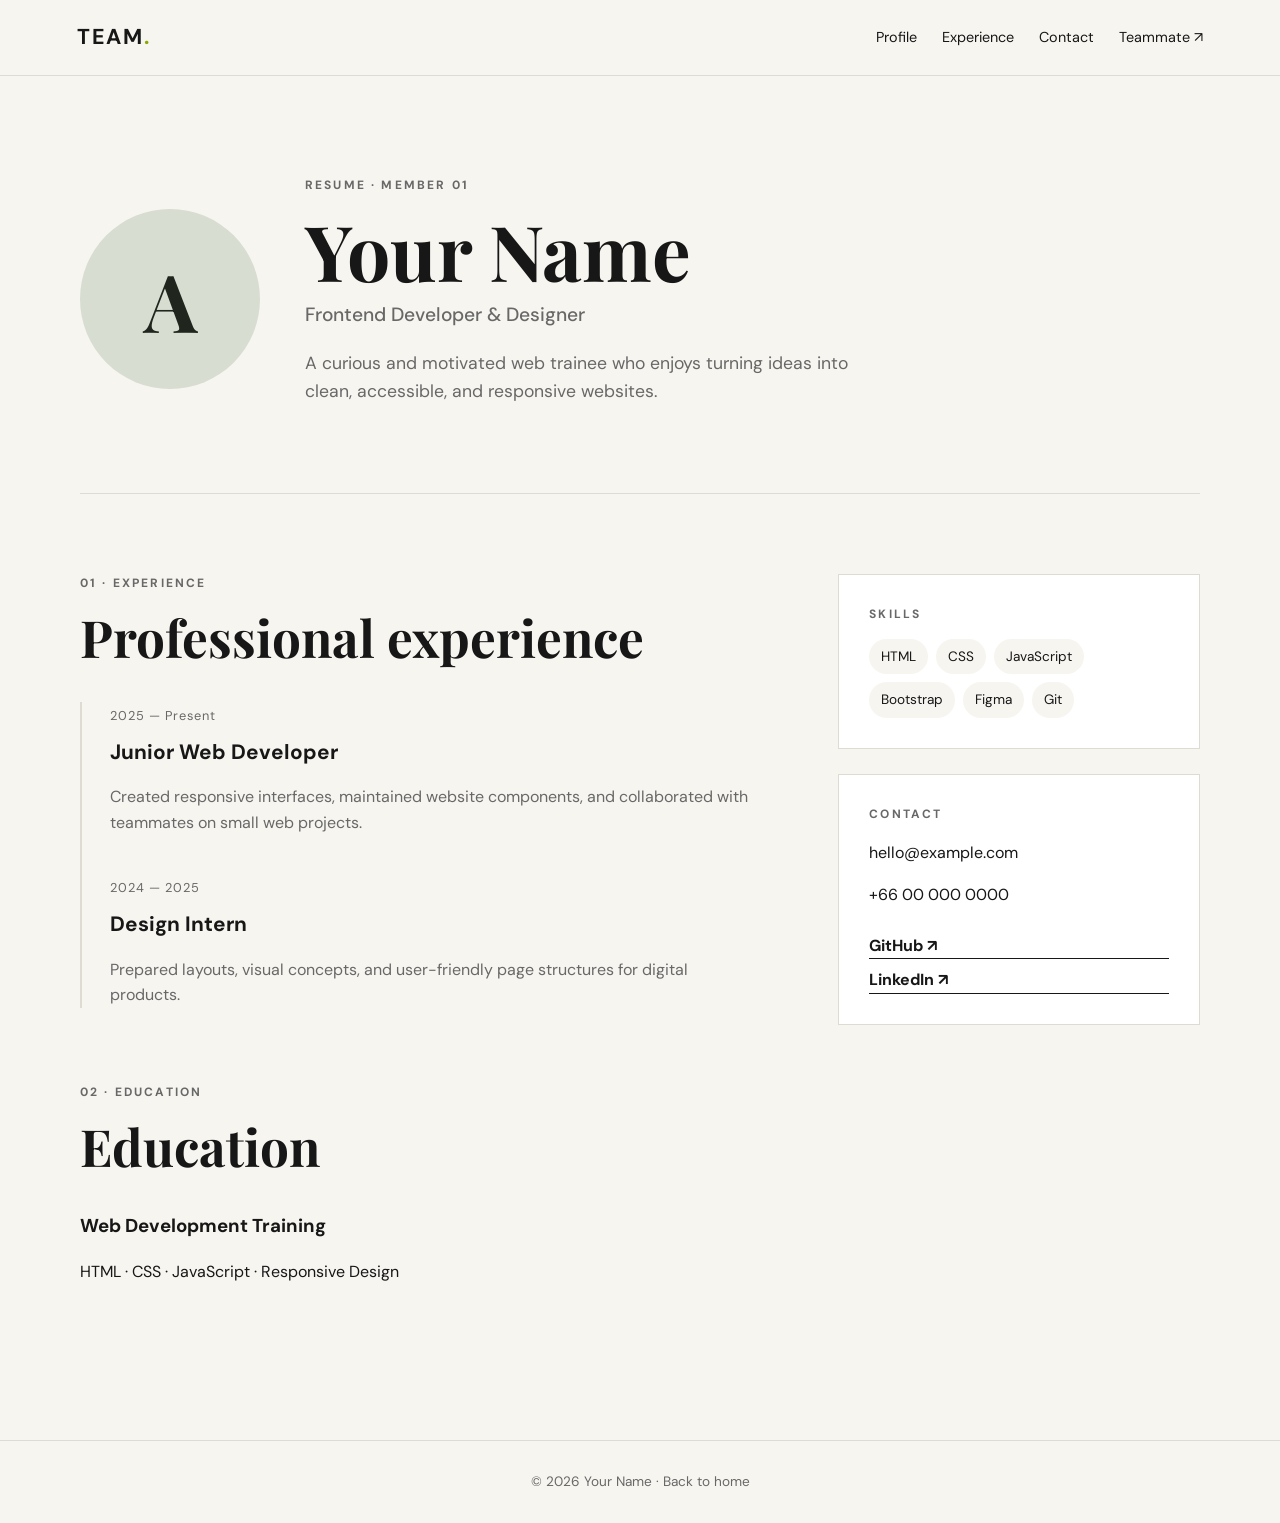
==== resume-one.html @ 1bc4f76a "Add portfolio source files" ====
<!doctype html>
<html lang="en">
<head>
  <meta charset="UTF-8">
  <meta name="viewport" content="width=device-width, initial-scale=1.0">
  <title>Your Name | Resume</title>
  <link rel="stylesheet" href="style.css">
</head>
<body>
  <header class="navbar">
    <a class="brand" href="index.html">TEAM<span>.</span></a>
    <nav>
      <a href="#profile">Profile</a>
      <a href="#experience">Experience</a>
      <a href="#contact">Contact</a>
      <a href="resume-two.html">Teammate ↗</a>
    </nav>
  </header>

  <main>
    <section class="resume-hero" id="profile">
      <div class="avatar huge">A</div>
      <div>
        <p class="eyebrow">RESUME · MEMBER 01</p>
        <h1>Your Name</h1>
        <h2>Frontend Developer & Designer</h2>
        <p class="lead">A curious and motivated web trainee who enjoys turning ideas into clean, accessible, and responsive websites.</p>
      </div>
    </section>

    <section class="resume-grid" id="experience">
      <div>
        <div class="section-block">
          <p class="eyebrow">01 · EXPERIENCE</p>
          <h2>Professional experience</h2>
          <div class="timeline">
            <article><span>2025 — Present</span><h3>Junior Web Developer</h3><p>Created responsive interfaces, maintained website components, and collaborated with teammates on small web projects.</p></article>
            <article><span>2024 — 2025</span><h3>Design Intern</h3><p>Prepared layouts, visual concepts, and user-friendly page structures for digital products.</p></article>
          </div>
        </div>
        <div class="section-block">
          <p class="eyebrow">02 · EDUCATION</p>
          <h2>Education</h2>
          <h3>Web Development Training</h3><p>HTML · CSS · JavaScript · Responsive Design</p>
        </div>
      </div>
      <aside>
        <div class="side-card">
          <p class="eyebrow">SKILLS</p>
          <div class="tags"><span>HTML</span><span>CSS</span><span>JavaScript</span><span>Bootstrap</span><span>Figma</span><span>Git</span></div>
        </div>
        <div class="side-card" id="contact">
          <p class="eyebrow">CONTACT</p>
          <p>hello@example.com</p><p>+66 00 000 0000</p>
          <div class="socials vertical"><a href="https://github.com/" target="_blank" rel="noreferrer">GitHub ↗</a><a href="https://www.linkedin.com/" target="_blank" rel="noreferrer">LinkedIn ↗</a></div>
        </div>
      </aside>
    </section>
  </main>
  <footer>© 2026 Your Name · <a href="index.html">Back to home</a></footer>
</body>
</html>
---- style.css ----
@import url('https://fonts.googleapis.com/css2?family=DM+Sans:wght@400;500;600;700&family=Playfair+Display:wght@600;700&display=swap');
:root{--ink:#171717;--muted:#686868;--paper:#f7f5f0;--line:#dedbd3;--accent:#d8ff52;--dark:#20251d}
*{box-sizing:border-box}html{scroll-behavior:smooth}body{margin:0;background:var(--paper);color:var(--ink);font-family:'DM Sans',sans-serif;line-height:1.6}a{color:inherit;text-decoration:none}.navbar{position:sticky;top:0;z-index:10;display:flex;justify-content:space-between;align-items:center;padding:20px 6%;background:rgba(247,245,240,.94);backdrop-filter:blur(12px);border-bottom:1px solid var(--line)}.brand{font-size:1.35rem;font-weight:700;letter-spacing:.08em}.brand span{color:#8ca900}.navbar nav{display:flex;gap:25px;font-size:.9rem}.navbar nav a:hover,.text-link:hover{opacity:.55}.hero,.resume-hero,.section,.resume-grid{width:min(1120px,88%);margin:auto}.hero{min-height:78vh;display:grid;grid-template-columns:1.2fr .8fr;align-items:center;gap:60px}.eyebrow{font-size:.75rem;letter-spacing:.18em;font-weight:700;color:var(--muted);margin:0 0 15px}.hero h1,.resume-hero h1{font:700 clamp(3rem,7vw,6.5rem)/1.05 'Playfair Display',serif;margin:0 0 25px}.hero h1 span{color:#7e9600}.lead{font-size:1.1rem;color:var(--muted);max-width:580px}.button{display:inline-block;margin-top:25px;padding:14px 22px;background:var(--dark);color:white;border-radius:99px}.hero-card{background:var(--dark);color:white;padding:55px 40px;min-height:360px;display:flex;flex-direction:column;justify-content:space-between;border-radius:4px;transform:rotate(2deg)}.hero-card p{font:600 2rem/1.2 'Playfair Display',serif}.avatar{width:110px;height:110px;border-radius:50%;display:grid;place-items:center;background:#d7ddd1;color:var(--dark);font:700 3rem 'Playfair Display',serif}.avatar.accent{background:var(--accent)}.avatar.large{width:150px;height:150px;background:var(--accent);font-size:4rem}.section{padding:100px 0}.section-heading h2,.section-block h2{font:700 clamp(2rem,4vw,3.5rem)/1.15 'Playfair Display',serif;margin:0 0 35px}.member-grid{display:grid;grid-template-columns:repeat(2,1fr);gap:25px}.member-card{padding:40px;background:white;border:1px solid var(--line)}.member-card h3{font:700 2rem 'Playfair Display',serif;margin:10px 0}.role{color:var(--muted);font-size:.8rem;letter-spacing:.1em;text-transform:uppercase}.text-link{display:inline-block;margin-top:25px;font-weight:700;border-bottom:1px solid var(--ink)}.contact{border-top:1px solid var(--line)}.socials{display:flex;gap:25px;flex-wrap:wrap;margin-top:25px;font-weight:700}.socials a{border-bottom:1px solid var(--ink)}.vertical{flex-direction:column;gap:8px}footer{text-align:center;border-top:1px solid var(--line);padding:30px 6%;color:var(--muted);font-size:.85rem}.resume-hero{display:grid;grid-template-columns:auto 1fr;align-items:center;gap:45px;padding:100px 0 70px;border-bottom:1px solid var(--line)}.resume-hero h1{font-size:clamp(3rem,6vw,5.5rem);margin-bottom:10px}.resume-hero h2{font-size:1.2rem;font-weight:500;color:var(--muted);margin:0}.avatar.huge{width:180px;height:180px;font-size:5rem}.resume-grid{display:grid;grid-template-columns:1.5fr .8fr;gap:80px;padding:80px 0}.section-block{margin-bottom:75px}.timeline{border-left:2px solid var(--line);padding-left:28px}.timeline article{margin-bottom:38px}.timeline span{font-size:.8rem;color:var(--muted);letter-spacing:.08em}.timeline h3{margin:8px 0;font-size:1.3rem}.timeline p{color:var(--muted)}.side-card{background:white;border:1px solid var(--line);padding:30px;margin-bottom:25px}.tags{display:flex;flex-wrap:wrap;gap:8px}.tags span{background:var(--paper);padding:7px 12px;border-radius:99px;font-size:.85rem}
@media(max-width:700px){.navbar{padding:16px 6%;align-items:flex-start}.navbar nav{gap:12px;flex-wrap:wrap;justify-content:flex-end}.hero,.resume-hero,.resume-grid{grid-template-columns:1fr;gap:30px}.hero{padding:70px 0;min-height:auto}.hero-card{min-height:250px;transform:none}.section{padding:65px 0}.member-grid{grid-template-columns:1fr}.resume-hero{padding:65px 0 45px}.resume-grid{padding:50px 0;gap:20px}.avatar.huge{width:125px;height:125px;font-size:3.5rem}.hero h1{font-size:3.5rem}}
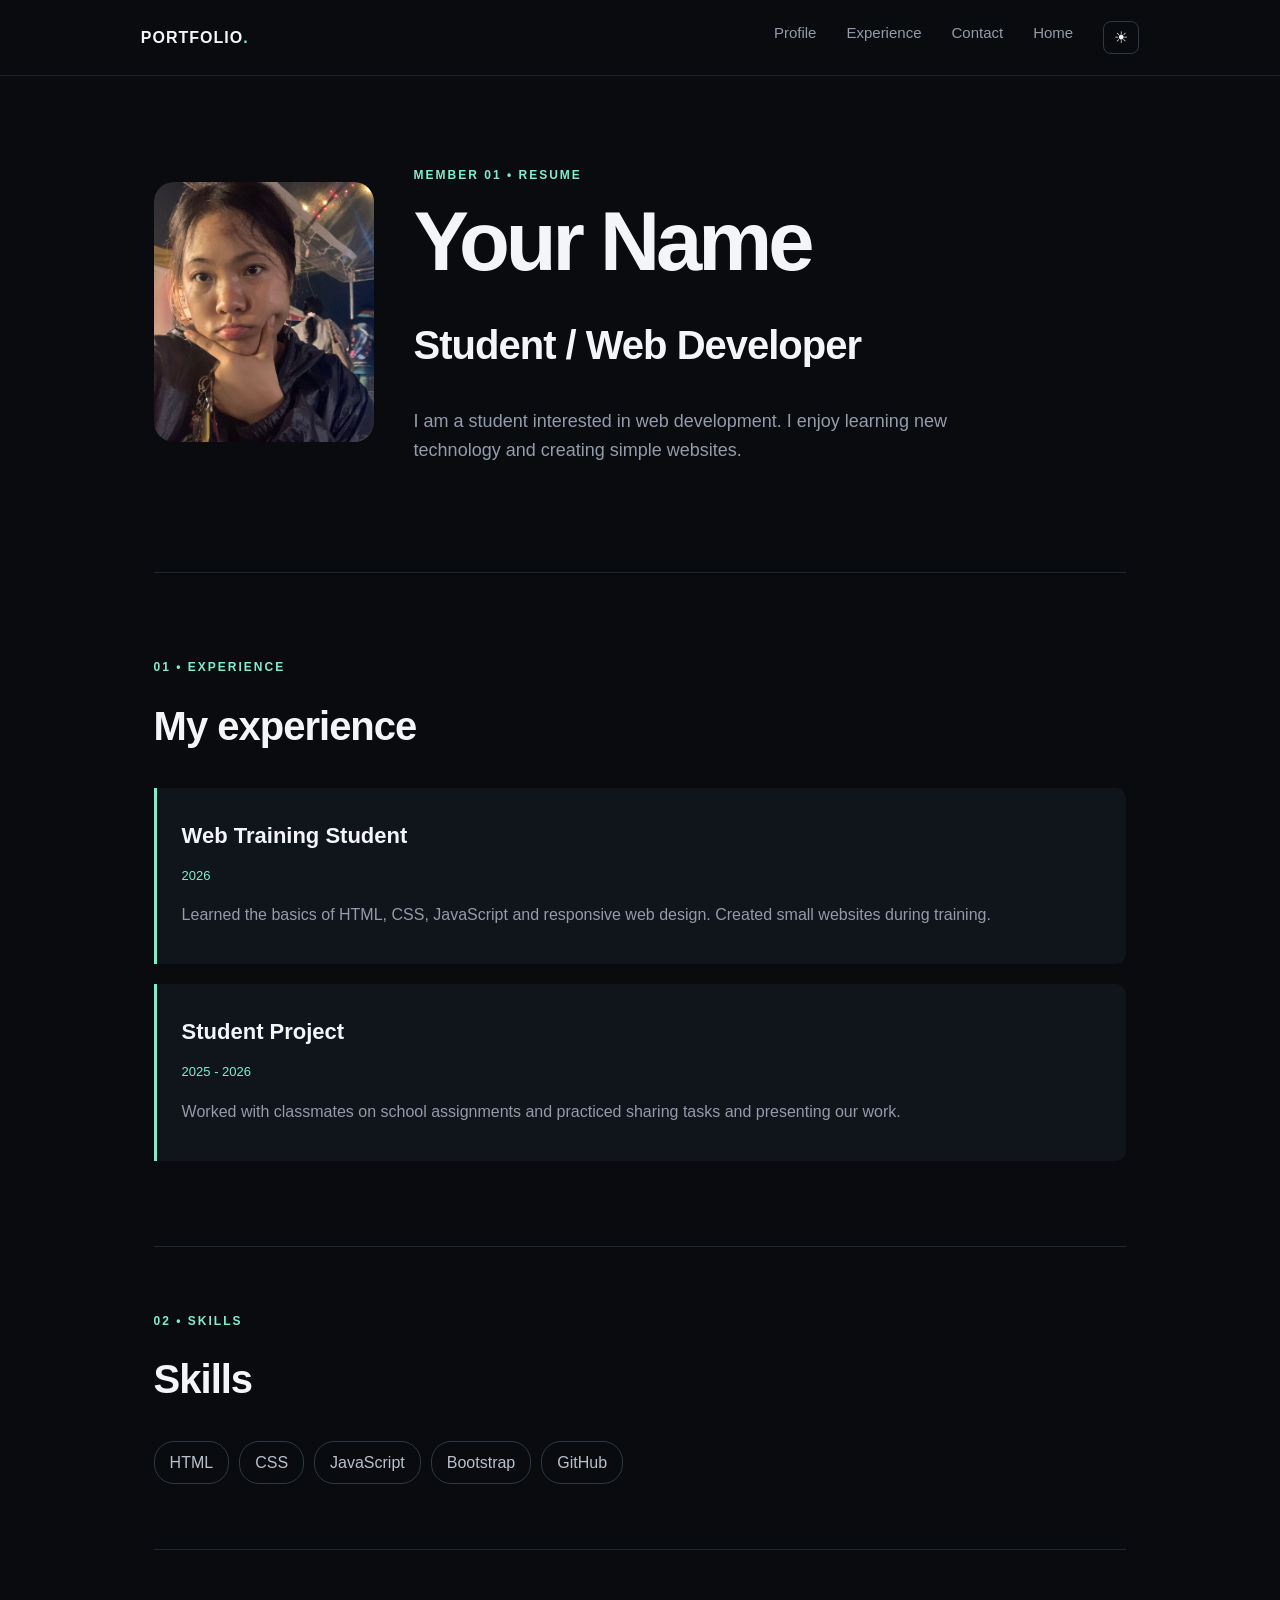
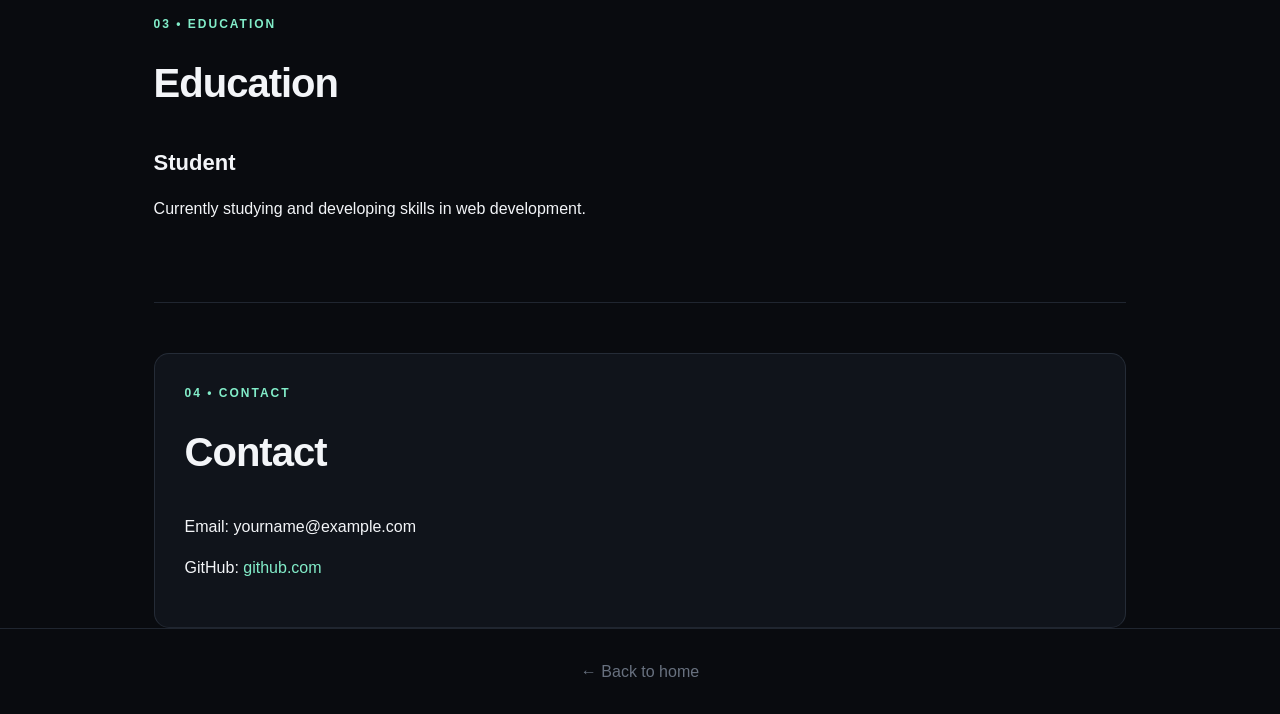
==== commit c8fe114d: "Update file names to match current project" ====
--- a/resume-one.html
+++ b/resume-one.html
@@ -1,62 +1,70 @@
-<!doctype html>
+<!DOCTYPE html>
 <html lang="en">
 <head>
   <meta charset="UTF-8">
   <meta name="viewport" content="width=device-width, initial-scale=1.0">
-  <title>Your Name | Resume</title>
+  <title>Your Name - Resume</title>
   <link rel="stylesheet" href="style.css">
 </head>
 <body>
-  <header class="navbar">
-    <a class="brand" href="index.html">TEAM<span>.</span></a>
-    <nav>
-      <a href="#profile">Profile</a>
-      <a href="#experience">Experience</a>
-      <a href="#contact">Contact</a>
-      <a href="resume-two.html">Teammate ↗</a>
-    </nav>
-  </header>
+<nav>
+  <a class="logo" href="index.html">PORTFOLIO<span>.</span></a>
+  <button class="menu-button" aria-label="Open menu">☰</button>
+  <div class="nav-links">
+    <a href="#profile">Profile</a>
+    <a href="#experience">Experience</a>
+    <a href="#contact">Contact</a>
+    <a href="index.html">Home</a><button class="theme-button" aria-label="Change theme">☀</button>
+  </div>
+</nav>
 
-  <main>
-    <section class="resume-hero" id="profile">
-      <div class="avatar huge">A</div>
-      <div>
-        <p class="eyebrow">RESUME · MEMBER 01</p>
-        <h1>Your Name</h1>
-        <h2>Frontend Developer & Designer</h2>
-        <p class="lead">A curious and motivated web trainee who enjoys turning ideas into clean, accessible, and responsive websites.</p>
-      </div>
-    </section>
+<header class="resume-head" id="profile">
+  <img class="profile-circle" src="IMG_1557.jpg" alt="Your Name">
+  <div>
+    <p class="label">MEMBER 01 • RESUME</p>
+    <h1>Your Name</h1>
+    <h2>Student / Web Developer</h2>
+    <p class="intro">I am a student interested in web development. I enjoy learning new technology and creating simple websites.</p>
+  </div>
+</header>
 
-    <section class="resume-grid" id="experience">
-      <div>
-        <div class="section-block">
-          <p class="eyebrow">01 · EXPERIENCE</p>
-          <h2>Professional experience</h2>
-          <div class="timeline">
-            <article><span>2025 — Present</span><h3>Junior Web Developer</h3><p>Created responsive interfaces, maintained website components, and collaborated with teammates on small web projects.</p></article>
-            <article><span>2024 — 2025</span><h3>Design Intern</h3><p>Prepared layouts, visual concepts, and user-friendly page structures for digital products.</p></article>
-          </div>
-        </div>
-        <div class="section-block">
-          <p class="eyebrow">02 · EDUCATION</p>
-          <h2>Education</h2>
-          <h3>Web Development Training</h3><p>HTML · CSS · JavaScript · Responsive Design</p>
-        </div>
-      </div>
-      <aside>
-        <div class="side-card">
-          <p class="eyebrow">SKILLS</p>
-          <div class="tags"><span>HTML</span><span>CSS</span><span>JavaScript</span><span>Bootstrap</span><span>Figma</span><span>Git</span></div>
-        </div>
-        <div class="side-card" id="contact">
-          <p class="eyebrow">CONTACT</p>
-          <p>hello@example.com</p><p>+66 00 000 0000</p>
-          <div class="socials vertical"><a href="https://github.com/" target="_blank" rel="noreferrer">GitHub ↗</a><a href="https://www.linkedin.com/" target="_blank" rel="noreferrer">LinkedIn ↗</a></div>
-        </div>
-      </aside>
-    </section>
-  </main>
-  <footer>© 2026 Your Name · <a href="index.html">Back to home</a></footer>
+<main class="resume">
+  <section id="experience">
+    <p class="label">01 • EXPERIENCE</p>
+    <h2>My experience</h2>
+    <div class="experience">
+      <h3>Web Training Student</h3>
+      <p class="date">2026</p>
+      <p>Learned the basics of HTML, CSS, JavaScript and responsive web design. Created small websites during training.</p>
+    </div>
+    <div class="experience">
+      <h3>Student Project</h3>
+      <p class="date">2025 - 2026</p>
+      <p>Worked with classmates on school assignments and practiced sharing tasks and presenting our work.</p>
+    </div>
+  </section>
+
+  <section>
+    <p class="label">02 • SKILLS</p>
+    <h2>Skills</h2>
+    <div class="skills"><span>HTML</span><span>CSS</span><span>JavaScript</span><span>Bootstrap</span><span>GitHub</span></div>
+  </section>
+
+  <section>
+    <p class="label">03 • EDUCATION</p>
+    <h2>Education</h2>
+    <h3>Student</h3>
+    <p>Currently studying and developing skills in web development.</p>
+  </section>
+
+  <section class="contact-small" id="contact">
+    <p class="label">04 • CONTACT</p>
+    <h2>Contact</h2>
+    <p>Email: yourname@example.com</p>
+    <p>GitHub: <a href="https://github.com/" target="_blank">github.com</a></p>
+  </section>
+</main>
+<footer><a href="index.html">← Back to home</a></footer>
+  <script src="script.js"></script>
 </body>
 </html>
--- a/style.css
+++ b/style.css
@@ -1,4 +1,171 @@
-@import url('https://fonts.googleapis.com/css2?family=DM+Sans:wght@400;500;600;700&family=Playfair+Display:wght@600;700&display=swap');
-:root{--ink:#171717;--muted:#686868;--paper:#f7f5f0;--line:#dedbd3;--accent:#d8ff52;--dark:#20251d}
-*{box-sizing:border-box}html{scroll-behavior:smooth}body{margin:0;background:var(--paper);color:var(--ink);font-family:'DM Sans',sans-serif;line-height:1.6}a{color:inherit;text-decoration:none}.navbar{position:sticky;top:0;z-index:10;display:flex;justify-content:space-between;align-items:center;padding:20px 6%;background:rgba(247,245,240,.94);backdrop-filter:blur(12px);border-bottom:1px solid var(--line)}.brand{font-size:1.35rem;font-weight:700;letter-spacing:.08em}.brand span{color:#8ca900}.navbar nav{display:flex;gap:25px;font-size:.9rem}.navbar nav a:hover,.text-link:hover{opacity:.55}.hero,.resume-hero,.section,.resume-grid{width:min(1120px,88%);margin:auto}.hero{min-height:78vh;display:grid;grid-template-columns:1.2fr .8fr;align-items:center;gap:60px}.eyebrow{font-size:.75rem;letter-spacing:.18em;font-weight:700;color:var(--muted);margin:0 0 15px}.hero h1,.resume-hero h1{font:700 clamp(3rem,7vw,6.5rem)/1.05 'Playfair Display',serif;margin:0 0 25px}.hero h1 span{color:#7e9600}.lead{font-size:1.1rem;color:var(--muted);max-width:580px}.button{display:inline-block;margin-top:25px;padding:14px 22px;background:var(--dark);color:white;border-radius:99px}.hero-card{background:var(--dark);color:white;padding:55px 40px;min-height:360px;display:flex;flex-direction:column;justify-content:space-between;border-radius:4px;transform:rotate(2deg)}.hero-card p{font:600 2rem/1.2 'Playfair Display',serif}.avatar{width:110px;height:110px;border-radius:50%;display:grid;place-items:center;background:#d7ddd1;color:var(--dark);font:700 3rem 'Playfair Display',serif}.avatar.accent{background:var(--accent)}.avatar.large{width:150px;height:150px;background:var(--accent);font-size:4rem}.section{padding:100px 0}.section-heading h2,.section-block h2{font:700 clamp(2rem,4vw,3.5rem)/1.15 'Playfair Display',serif;margin:0 0 35px}.member-grid{display:grid;grid-template-columns:repeat(2,1fr);gap:25px}.member-card{padding:40px;background:white;border:1px solid var(--line)}.member-card h3{font:700 2rem 'Playfair Display',serif;margin:10px 0}.role{color:var(--muted);font-size:.8rem;letter-spacing:.1em;text-transform:uppercase}.text-link{display:inline-block;margin-top:25px;font-weight:700;border-bottom:1px solid var(--ink)}.contact{border-top:1px solid var(--line)}.socials{display:flex;gap:25px;flex-wrap:wrap;margin-top:25px;font-weight:700}.socials a{border-bottom:1px solid var(--ink)}.vertical{flex-direction:column;gap:8px}footer{text-align:center;border-top:1px solid var(--line);padding:30px 6%;color:var(--muted);font-size:.85rem}.resume-hero{display:grid;grid-template-columns:auto 1fr;align-items:center;gap:45px;padding:100px 0 70px;border-bottom:1px solid var(--line)}.resume-hero h1{font-size:clamp(3rem,6vw,5.5rem);margin-bottom:10px}.resume-hero h2{font-size:1.2rem;font-weight:500;color:var(--muted);margin:0}.avatar.huge{width:180px;height:180px;font-size:5rem}.resume-grid{display:grid;grid-template-columns:1.5fr .8fr;gap:80px;padding:80px 0}.section-block{margin-bottom:75px}.timeline{border-left:2px solid var(--line);padding-left:28px}.timeline article{margin-bottom:38px}.timeline span{font-size:.8rem;color:var(--muted);letter-spacing:.08em}.timeline h3{margin:8px 0;font-size:1.3rem}.timeline p{color:var(--muted)}.side-card{background:white;border:1px solid var(--line);padding:30px;margin-bottom:25px}.tags{display:flex;flex-wrap:wrap;gap:8px}.tags span{background:var(--paper);padding:7px 12px;border-radius:99px;font-size:.85rem}
-@media(max-width:700px){.navbar{padding:16px 6%;align-items:flex-start}.navbar nav{gap:12px;flex-wrap:wrap;justify-content:flex-end}.hero,.resume-hero,.resume-grid{grid-template-columns:1fr;gap:30px}.hero{padding:70px 0;min-height:auto}.hero-card{min-height:250px;transform:none}.section{padding:65px 0}.member-grid{grid-template-columns:1fr}.resume-hero{padding:65px 0 45px}.resume-grid{padding:50px 0;gap:20px}.avatar.huge{width:125px;height:125px;font-size:3.5rem}.hero h1{font-size:3.5rem}}
+*{box-sizing:border-box}
+html{
+  scroll-behavior:smooth
+}
+body{
+  margin:0;
+  background:#090b0f;
+  color:#f3f5f8;
+  font-family:Arial,sans-serif;
+  line-height:1.6
+}
+a{
+  color:inherit;
+  text-decoration:none
+}
+nav{
+  position:sticky;
+  top:0;z-index:20;
+  height:76px;
+  padding:0 11%;
+  display:flex;
+  align-items:center;
+  justify-content:space-between;
+  background:#090b0f;
+  border-bottom:1px solid #1d222b
+}
+.logo{font-weight:bold;letter-spacing:1px}.logo span{color:#82edc9}
+nav div{display:flex;gap:30px;color:#929baa;font-size:15px}
+nav div a:hover{color:#82edc9}
+.hero{min-height:calc(100vh - 76px);width:76%;max-width:1200px;margin:auto;display:grid;grid-template-columns:1.2fr .8fr;gap:70px;align-items:center}
+.label{font-size:12px;letter-spacing:2px;color:#82edc9;font-weight:bold;margin:0 0 16px}
+h1{font-size:clamp(50px,6.5vw,88px);line-height:.98;letter-spacing:-4px;margin:0 0 30px;font-weight:700}
+h1 span{color:#82edc9}
+h2{font-size:40px;letter-spacing:-1px;margin:8px 0 30px}
+h3{font-size:22px;margin:10px 0}
+.intro{font-size:18px;color:#939cab;max-width:620px}
+.button{display:inline-block;background:#82edc9;color:#08100e;font-weight:bold;padding:14px 23px;border-radius:30px;margin:25px 10px 0 0}
+.button.outline{background:transparent;color:#f3f5f8;border:1px solid #2b3340}
+.hero-art{height:470px;border:1px solid #293241;border-radius:42px;position:relative;overflow:hidden;background:radial-gradient(circle,#16212b 0,#0e121a 48%,#0b0e14 75%)}
+.circle{position:absolute;border:1px solid #335c57;border-radius:50%;left:50%;top:50%;transform:translate(-50%,-50%)}
+.c1{width:650px;height:650px}.c2{width:450px;height:450px}.c3{width:190px;height:190px;background:#263642;display:flex;align-items:center;justify-content:center;font-size:54px;font-weight:bold}
+.hero-art p{position:absolute;bottom:125px;width:100%;text-align:center;color:#9ba5b4;font-size:13px;letter-spacing:2px}
+section{width:76%;max-width:1200px;margin:auto;padding:100px 0}
+.team-grid{display:grid;grid-template-columns:1fr 1fr;gap:25px}
+.team-card{background:#10141b;border:1px solid #252c37;padding:35px;border-radius:15px}
+.team-card p:not(.label){color:#929baa}
+.team-card a{color:#82edc9;font-weight:bold;display:inline-block;margin-top:15px}
+.initial,.profile-circle{width:90px;height:90px;border-radius:50%;background:#263642;display:flex;align-items:center;justify-content:center;font-size:32px;font-weight:bold;margin-bottom:25px}
+.initial.green,.profile-circle.green{background:#183b36;color:#82edc9}
+.contact{border-top:1px solid #202630}
+.social{display:flex;gap:25px;color:#82edc9;font-weight:bold}
+footer{text-align:center;border-top:1px solid #202630;padding:30px;color:#68717f}
+.resume-head{width:76%;max-width:1200px;margin:auto;padding:90px 0;display:flex;gap:40px;align-items:center;border-bottom:1px solid #202630}
+.profile-circle {
+  width: 220px;
+  height: 260px;
+  object-fit: cover;
+  border-radius: 20px;
+  flex-shrink: 0;
+}
+.initial {
+  width: 160px;
+  height: 190px;
+  object-fit: cover;
+  border-radius: 18px;
+}
+.resume{padding-top:20px}
+.resume section{padding:65px 0;border-bottom:1px solid #202630}
+.experience{border-left:3px solid #82edc9;background:#10141b;padding:20px 25px;margin:20px 0;border-radius:0 10px 10px 0}
+.experience p{color:#929baa}
+.date{color:#82edc9!important;font-size:13px!important}
+.skills{display:flex;flex-wrap:wrap;gap:10px}
+.skills span{border:1px solid #303844;border-radius:20px;padding:8px 15px;color:#b8c0cb}
+.contact-small{background:#10141b;padding:30px!important;border:1px solid #252c37;border-radius:15px;margin-top:50px}
+.contact-small a{color:#82edc9}
+@media(max-width:800px){
+nav{padding:0 6%}nav div{gap:12px;font-size:13px}
+.hero{width:88%;grid-template-columns:1fr;padding:70px 0}
+.hero-art{height:330px}
+section,.resume-head{width:88%}
+.team-grid{grid-template-columns:1fr}
+.resume-head{padding:65px 0;align-items:flex-start;flex-direction:column}
+h1{font-size:48px;letter-spacing:-2px}
+h2{font-size:32px}
+}
+
+
+/* Small JavaScript features */
+.menu-button,
+.theme-button {
+  display: none;
+  border: 1px solid #303844;
+  background: transparent;
+  color: #f3f5f8;
+  border-radius: 8px;
+  padding: 6px 10px;
+  cursor: pointer;
+  font-size: 16px;
+}
+
+.theme-button {
+  display: inline-block;
+}
+
+body.light {
+  background: #f4f5f1;
+  color: #17201d;
+}
+
+body.light nav {
+  background: #f4f5f1;
+  border-color: #d7ddd8;
+}
+
+body.light .team-card,
+body.light .experience,
+body.light .contact-small {
+  background: white;
+  border-color: #d7ddd8;
+}
+
+body.light nav div {
+  color: #58625f;
+}
+
+body.light .intro,
+body.light .experience p {
+  color: #59635f;
+}
+
+body.light footer {
+  border-color: #d7ddd8;
+}
+
+@media(max-width:800px) {
+  .menu-button {
+    display: block;
+    margin-left: auto;
+    margin-right: 10px;
+  }
+
+  nav {
+    position: sticky;
+  }
+
+  nav .nav-links {
+    display: none;
+    position: absolute;
+    top: 76px;
+    left: 0;
+    width: 100%;
+    padding: 20px 6%;
+    background: #090b0f;
+    border-bottom: 1px solid #202630;
+    flex-direction: column;
+    gap: 15px;
+  }
+
+  nav .nav-links.show {
+    display: flex;
+  }
+
+  .theme-button {
+    align-self: flex-start;
+  }
+
+  body.light nav .nav-links {
+    background: #f4f5f1;
+    border-color: #d7ddd8;
+  }
+}
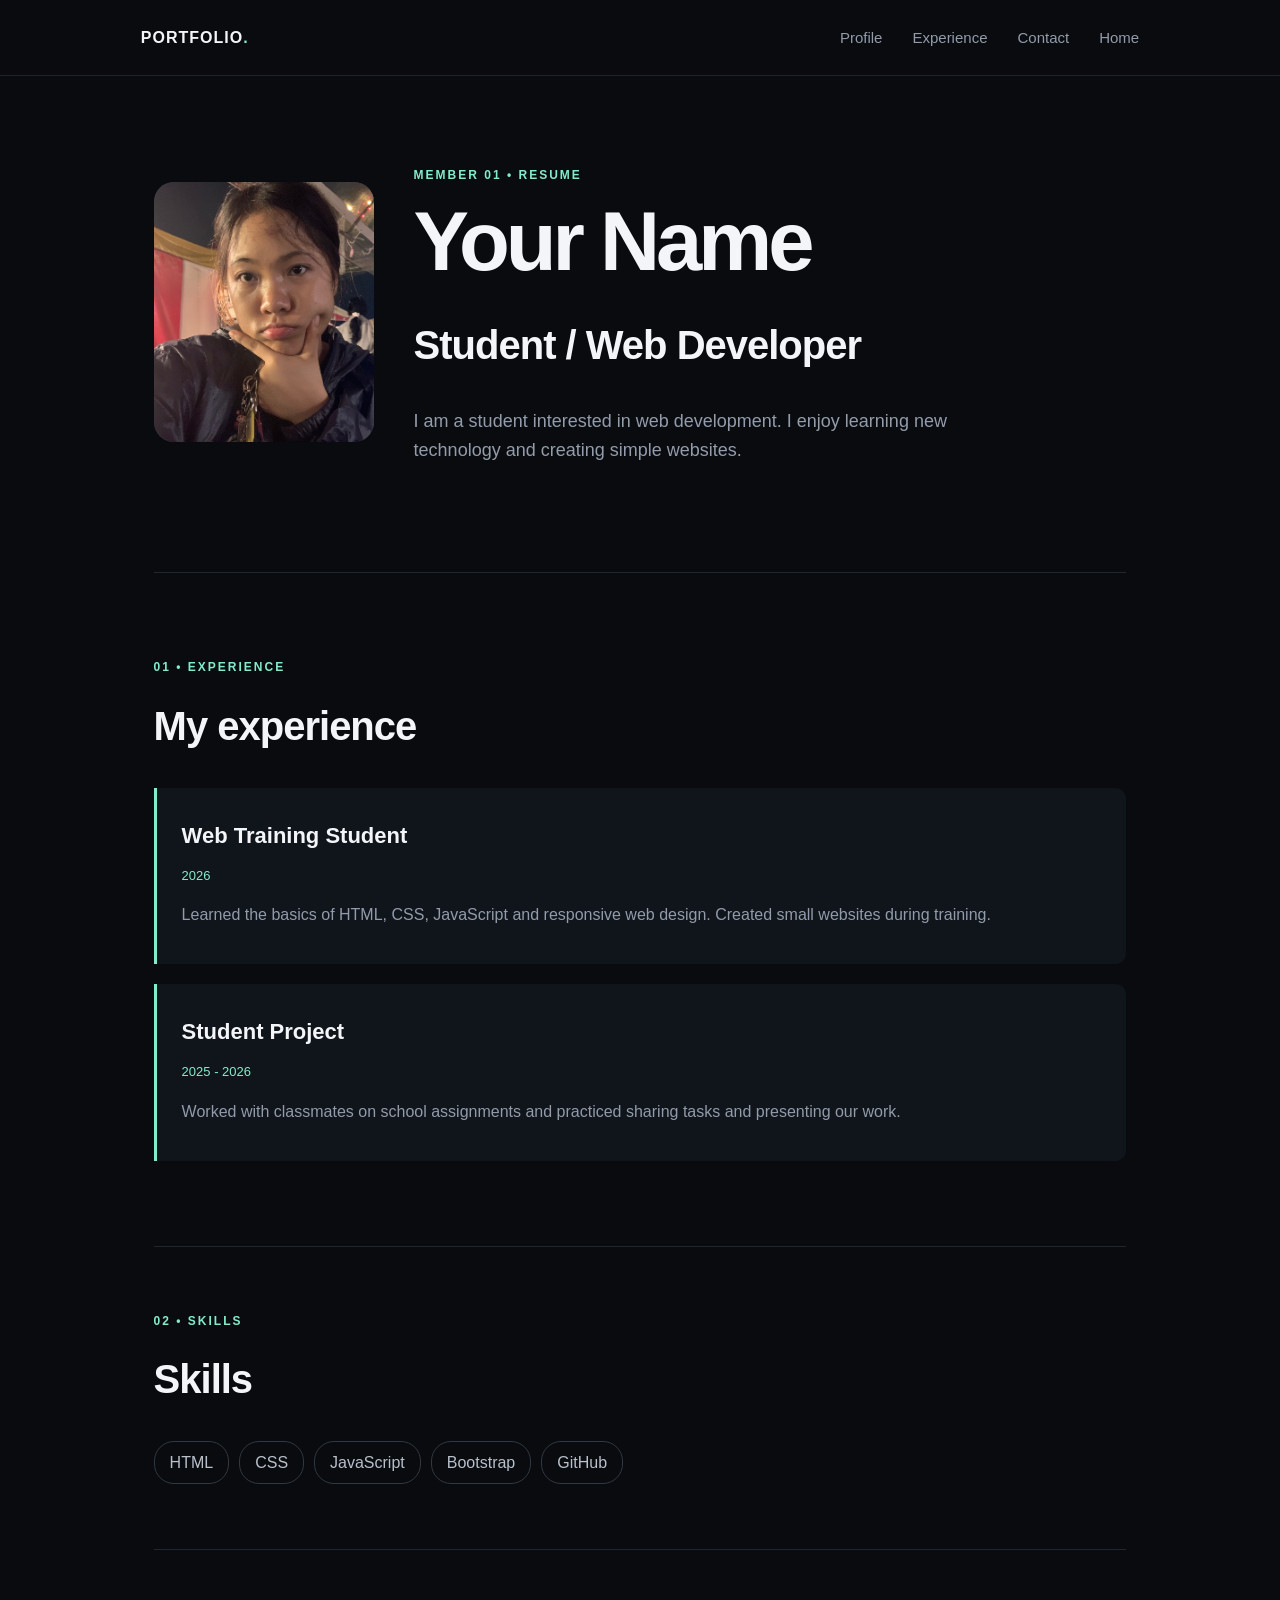
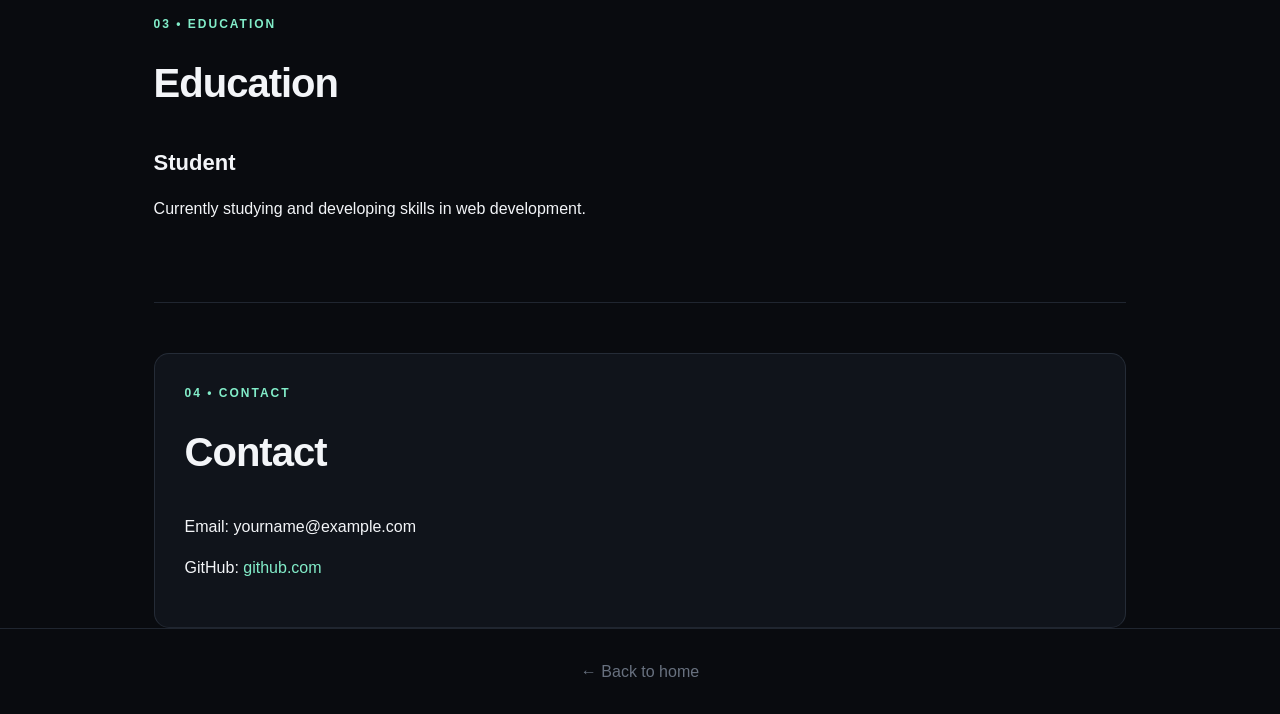
==== commit f7e3ab32: "Change team member photo shape to rectangle" ====
--- a/resume-one.html
+++ b/resume-one.html
@@ -14,7 +14,7 @@
     <a href="#profile">Profile</a>
     <a href="#experience">Experience</a>
     <a href="#contact">Contact</a>
-    <a href="index.html">Home</a><button class="theme-button" aria-label="Change theme">☀</button>
+    <a href="index.html">Home</a>
   </div>
 </nav>
 
--- a/style.css
+++ b/style.css
@@ -57,12 +57,14 @@
   object-fit: cover;
   border-radius: 20px;
   flex-shrink: 0;
+  object-position: 15% center;
 }
 .initial {
   width: 160px;
   height: 190px;
   object-fit: cover;
   border-radius: 18px;
+  object-position: 15% center;
 }
 .resume{padding-top:20px}
 .resume section{padding:65px 0;border-bottom:1px solid #202630}
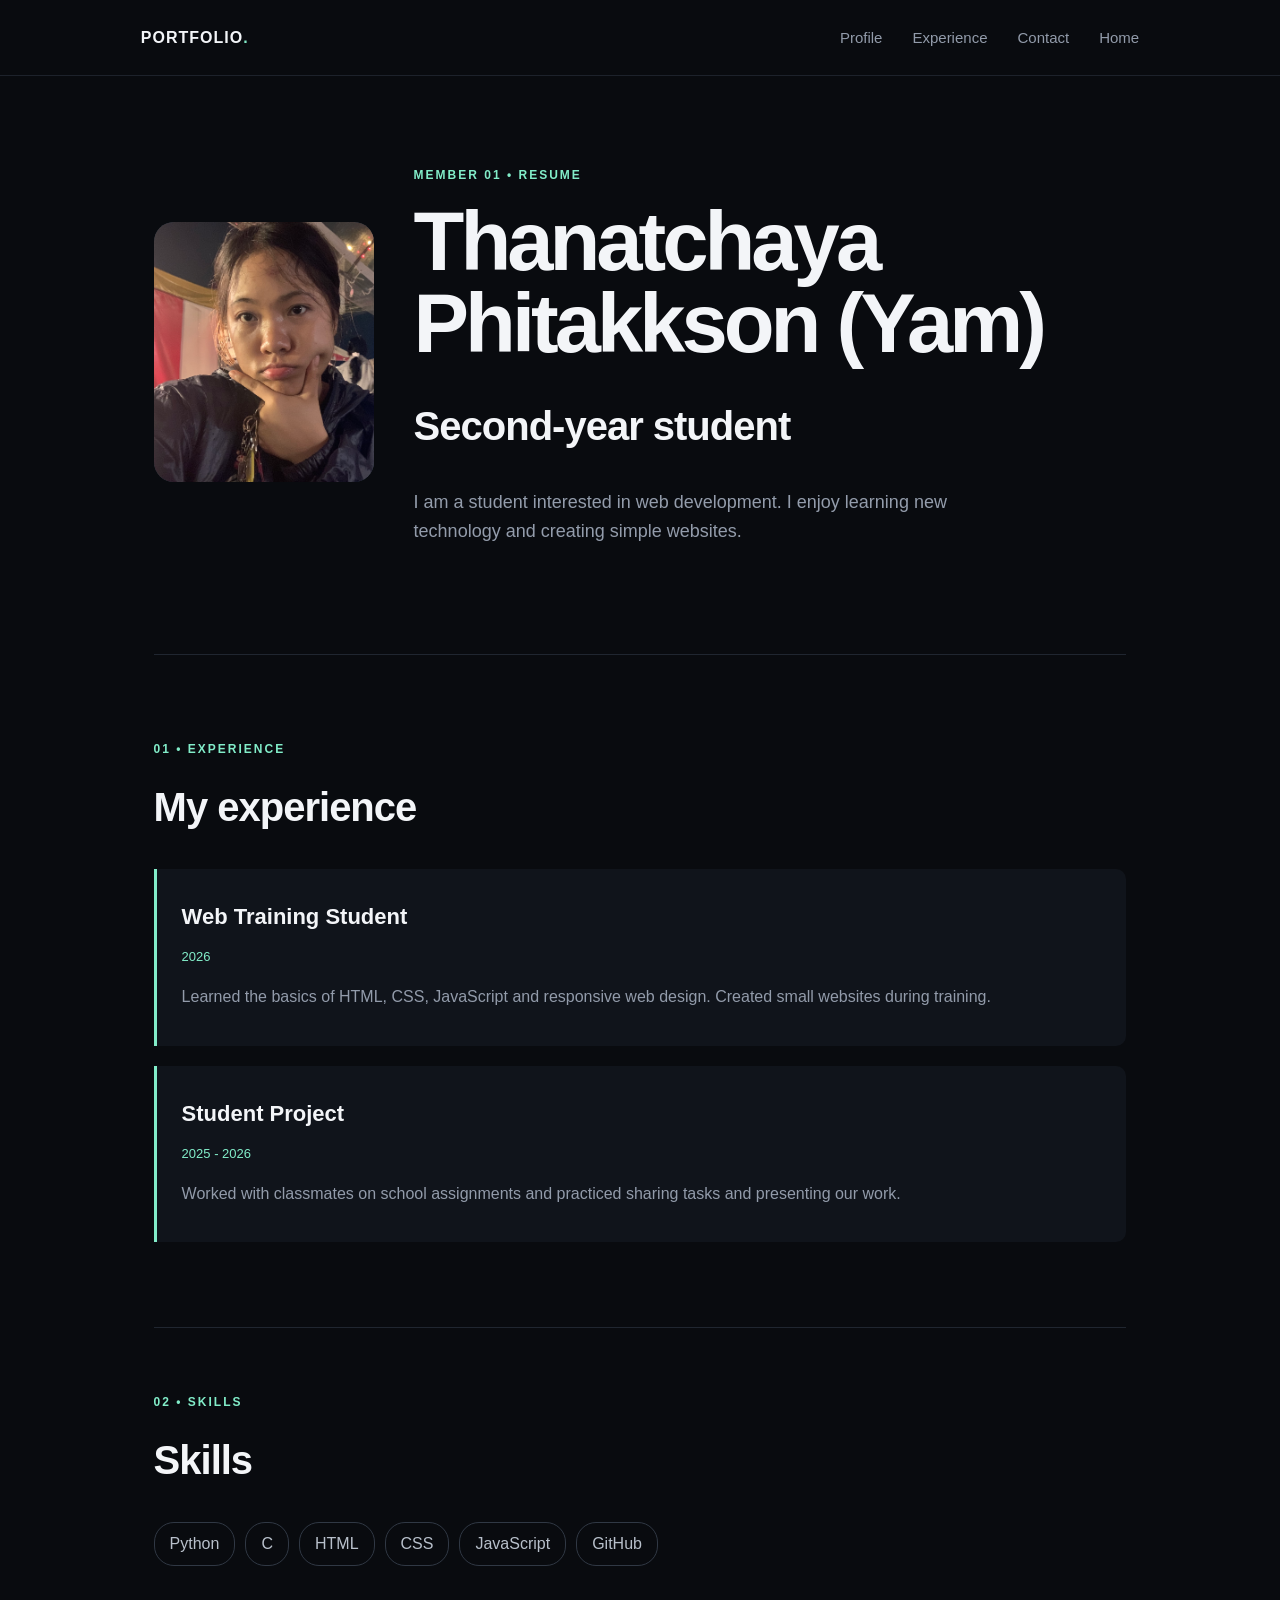
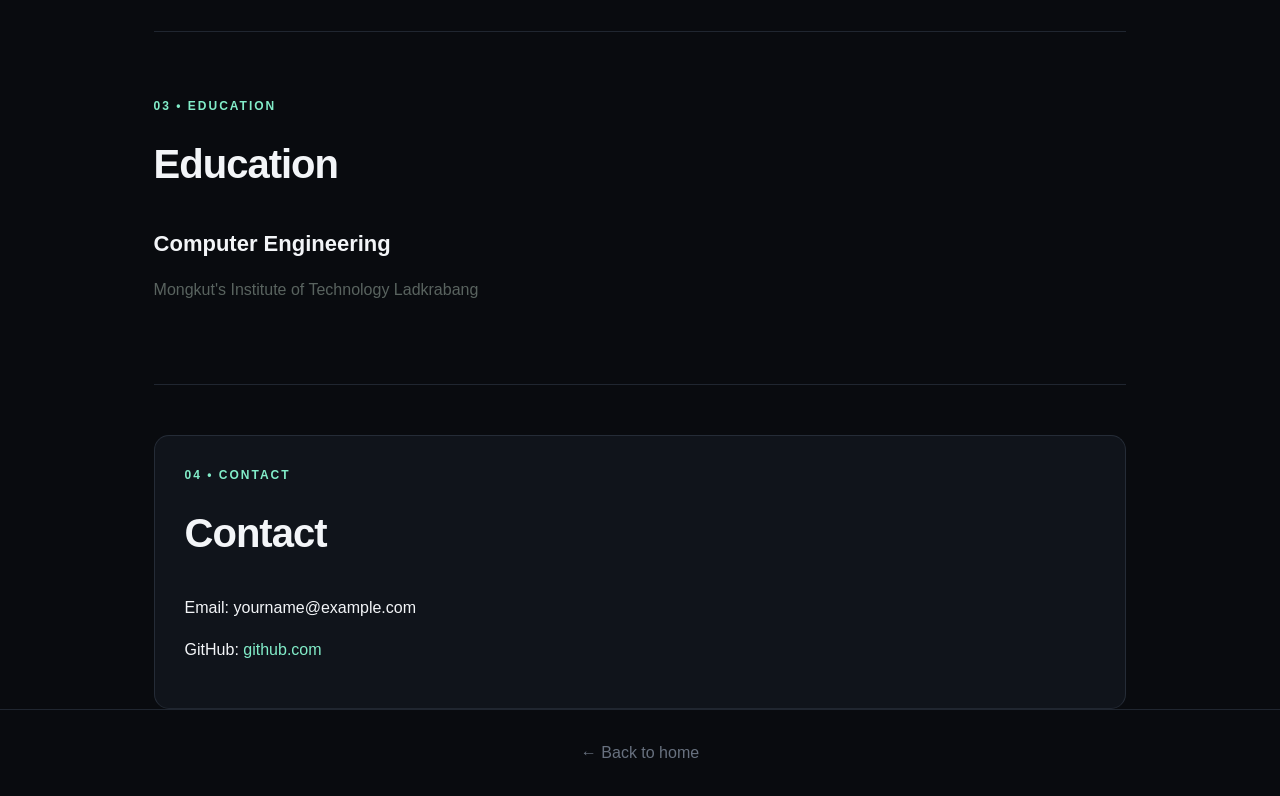
==== commit 3f89d8e1: "Change team member photo shape to rectangle" ====
--- a/resume-one.html
+++ b/resume-one.html
@@ -22,8 +22,8 @@
   <img class="profile-circle" src="IMG_1557.jpg" alt="Your Name">
   <div>
     <p class="label">MEMBER 01 • RESUME</p>
-    <h1>Your Name</h1>
-    <h2>Student / Web Developer</h2>
+    <h1>Thanatchaya Phitakkson (Yam)</h1>
+    <h2>Second-year student</h2>
     <p class="intro">I am a student interested in web development. I enjoy learning new technology and creating simple websites.</p>
   </div>
 </header>
@@ -47,14 +47,14 @@
   <section>
     <p class="label">02 • SKILLS</p>
     <h2>Skills</h2>
-    <div class="skills"><span>HTML</span><span>CSS</span><span>JavaScript</span><span>Bootstrap</span><span>GitHub</span></div>
+    <div class="skills"><span>Python</span><span>C</span><span>HTML</span><span>CSS</span><span>JavaScript</span><span>GitHub</span></div>
   </section>
 
   <section>
     <p class="label">03 • EDUCATION</p>
     <h2>Education</h2>
-    <h3>Student</h3>
-    <p>Currently studying and developing skills in web development.</p>
+    <h3>Computer Engineering</h3>
+    <p class="education-p" >Mongkut's Institute of Technology Ladkrabang</p>
   </section>
 
   <section class="contact-small" id="contact">
--- a/style.css
+++ b/style.css
@@ -36,7 +36,22 @@
 .intro{font-size:18px;color:#939cab;max-width:620px}
 .button{display:inline-block;background:#82edc9;color:#08100e;font-weight:bold;padding:14px 23px;border-radius:30px;margin:25px 10px 0 0}
 .button.outline{background:transparent;color:#f3f5f8;border:1px solid #2b3340}
-.hero-art{height:470px;border:1px solid #293241;border-radius:42px;position:relative;overflow:hidden;background:radial-gradient(circle,#16212b 0,#0e121a 48%,#0b0e14 75%)}
+.hero-art {
+  display: flex;
+  justify-content: center;
+  align-items: center;
+}
+
+.hero-art img {
+  width: 100%;
+  height: 100%;
+  object-fit: cover;
+  border-radius: 30px;
+  box-shadow: 0 20px 50px rgba(0, 0, 0, 0.25);
+  object-position: 30% center;
+}
+.hero-art{height:470px;border:3px solid #293241;border-radius:42px;position:relative;overflow:hidden;background:radial-gradient(circle,#16212b 0,#0e121a 48%,#0b0e14 75%)}
+
 .circle{position:absolute;border:1px solid #335c57;border-radius:50%;left:50%;top:50%;transform:translate(-50%,-50%)}
 .c1{width:650px;height:650px}.c2{width:450px;height:450px}.c3{width:190px;height:190px;background:#263642;display:flex;align-items:center;justify-content:center;font-size:54px;font-weight:bold}
 .hero-art p{position:absolute;bottom:125px;width:100%;text-align:center;color:#9ba5b4;font-size:13px;letter-spacing:2px}
@@ -133,6 +148,9 @@
 body.light footer {
   border-color: #d7ddd8;
 }
+.resume section .education-p{
+  color: #59635f;
+}
 
 @media(max-width:800px) {
   .menu-button {
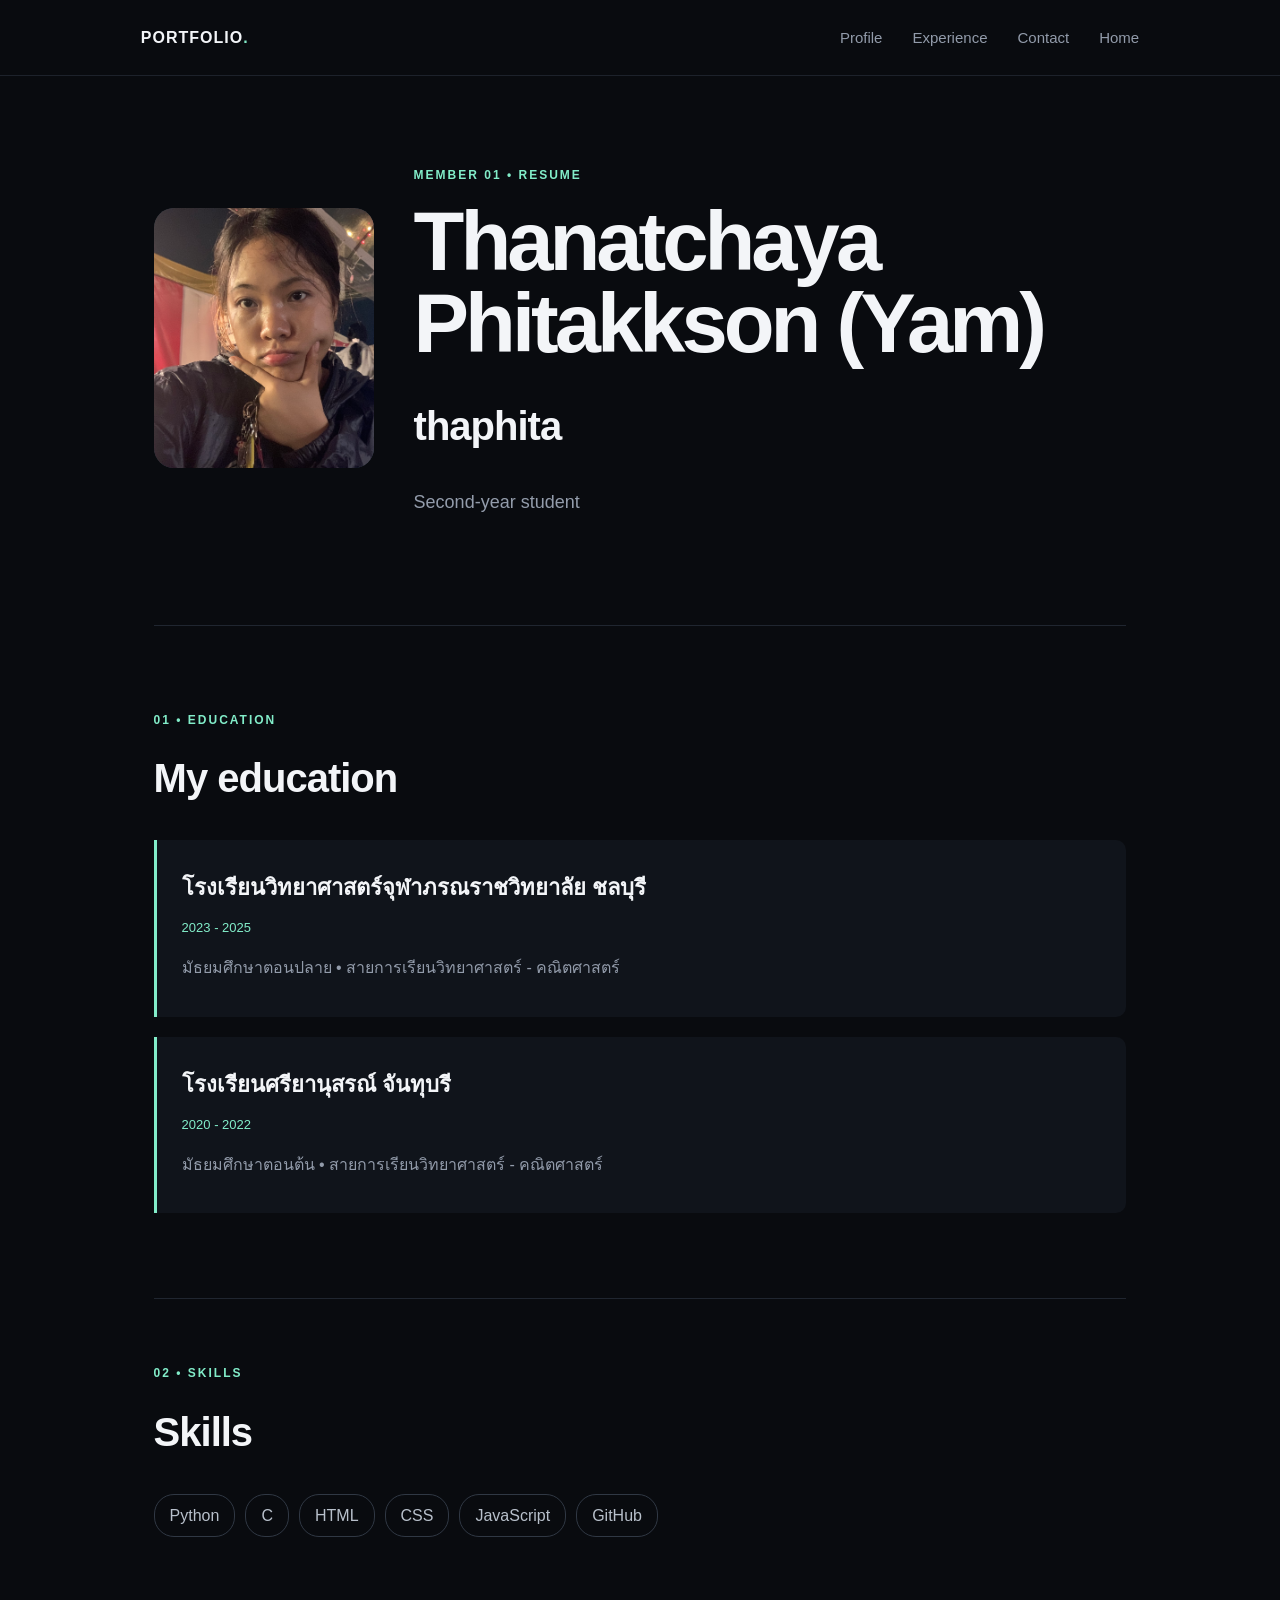
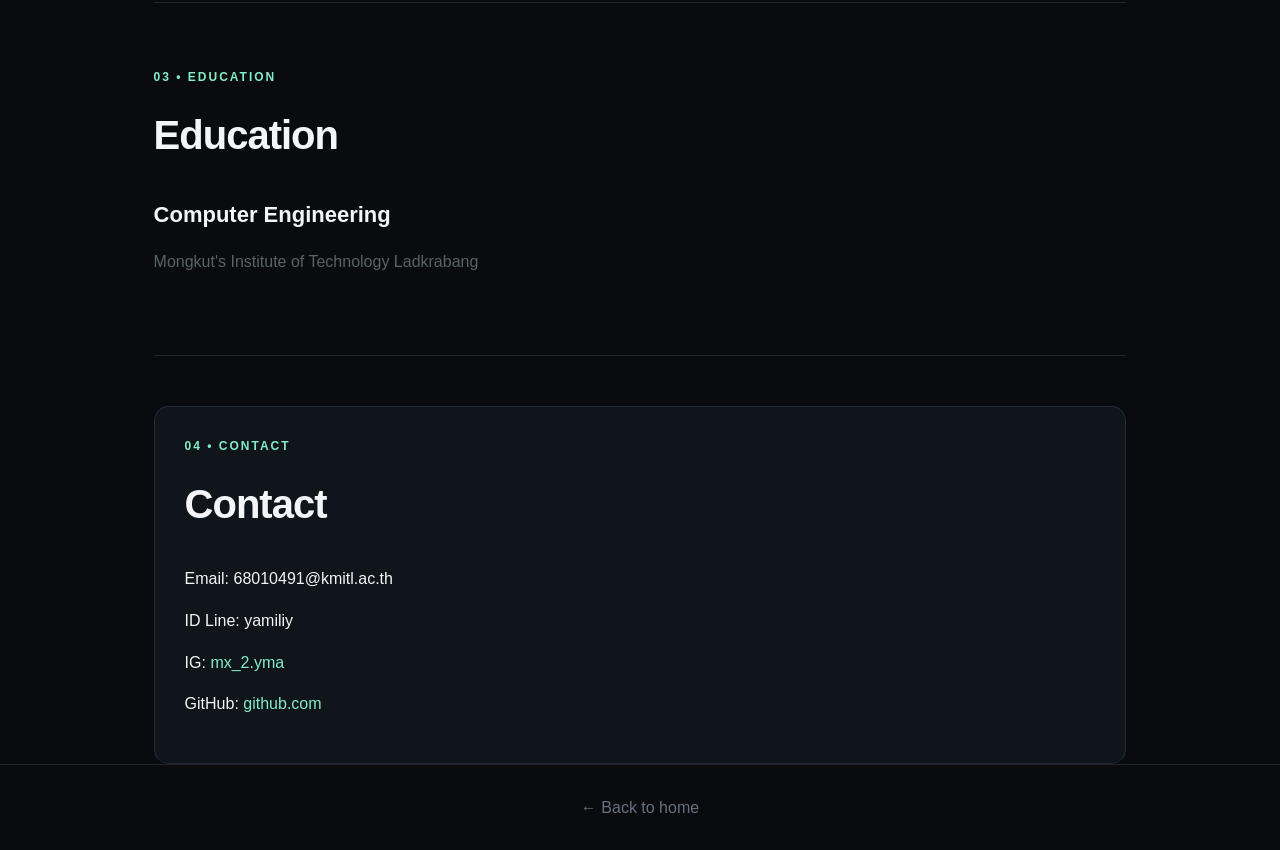
==== commit 122a78d3: "Change team member photo shape to rectangle" ====
--- a/resume-one.html
+++ b/resume-one.html
@@ -23,24 +23,26 @@
   <div>
     <p class="label">MEMBER 01 • RESUME</p>
     <h1>Thanatchaya Phitakkson (Yam)</h1>
-    <h2>Second-year student</h2>
-    <p class="intro">I am a student interested in web development. I enjoy learning new technology and creating simple websites.</p>
+    <h2>thaphita</h2>
+    <p class="intro">Second-year student</p>
   </div>
 </header>
 
 <main class="resume">
-  <section id="experience">
-    <p class="label">01 • EXPERIENCE</p>
-    <h2>My experience</h2>
+  <section id="education">
+    <p class="label">01 • EDUCATION</p>
+    <h2>My education</h2>
+  
     <div class="experience">
-      <h3>Web Training Student</h3>
-      <p class="date">2026</p>
-      <p>Learned the basics of HTML, CSS, JavaScript and responsive web design. Created small websites during training.</p>
+      <h3>โรงเรียนวิทยาศาสตร์จุฬาภรณราชวิทยาลัย ชลบุรี</h3>
+      <p class="date">2023 - 2025</p>
+      <p>มัธยมศึกษาตอนปลาย • สายการเรียนวิทยาศาสตร์ - คณิตศาสตร์</p>
     </div>
+  
     <div class="experience">
-      <h3>Student Project</h3>
-      <p class="date">2025 - 2026</p>
-      <p>Worked with classmates on school assignments and practiced sharing tasks and presenting our work.</p>
+      <h3>โรงเรียนศรียานุสรณ์ จันทุบรี</h3>
+      <p class="date">2020 - 2022</p>
+      <p>มัธยมศึกษาตอนต้น  • สายการเรียนวิทยาศาสตร์ - คณิตศาสตร์</p>
     </div>
   </section>
 
@@ -60,8 +62,10 @@
   <section class="contact-small" id="contact">
     <p class="label">04 • CONTACT</p>
     <h2>Contact</h2>
-    <p>Email: yourname@example.com</p>
-    <p>GitHub: <a href="https://github.com/" target="_blank">github.com</a></p>
+    <p>Email: 68010491@kmitl.ac.th</p>
+    <p>ID Line: yamiliy</p>
+    <p>IG: <a href="https://www.instagram.com/mx_2.yma/" target="_blank">mx_2.yma</a></p>
+    <p>GitHub: <a href="https://github.com/yyaaone/FWC-thaphita" target="_blank">github.com</a></p>
   </section>
 </main>
 <footer><a href="index.html">← Back to home</a></footer>
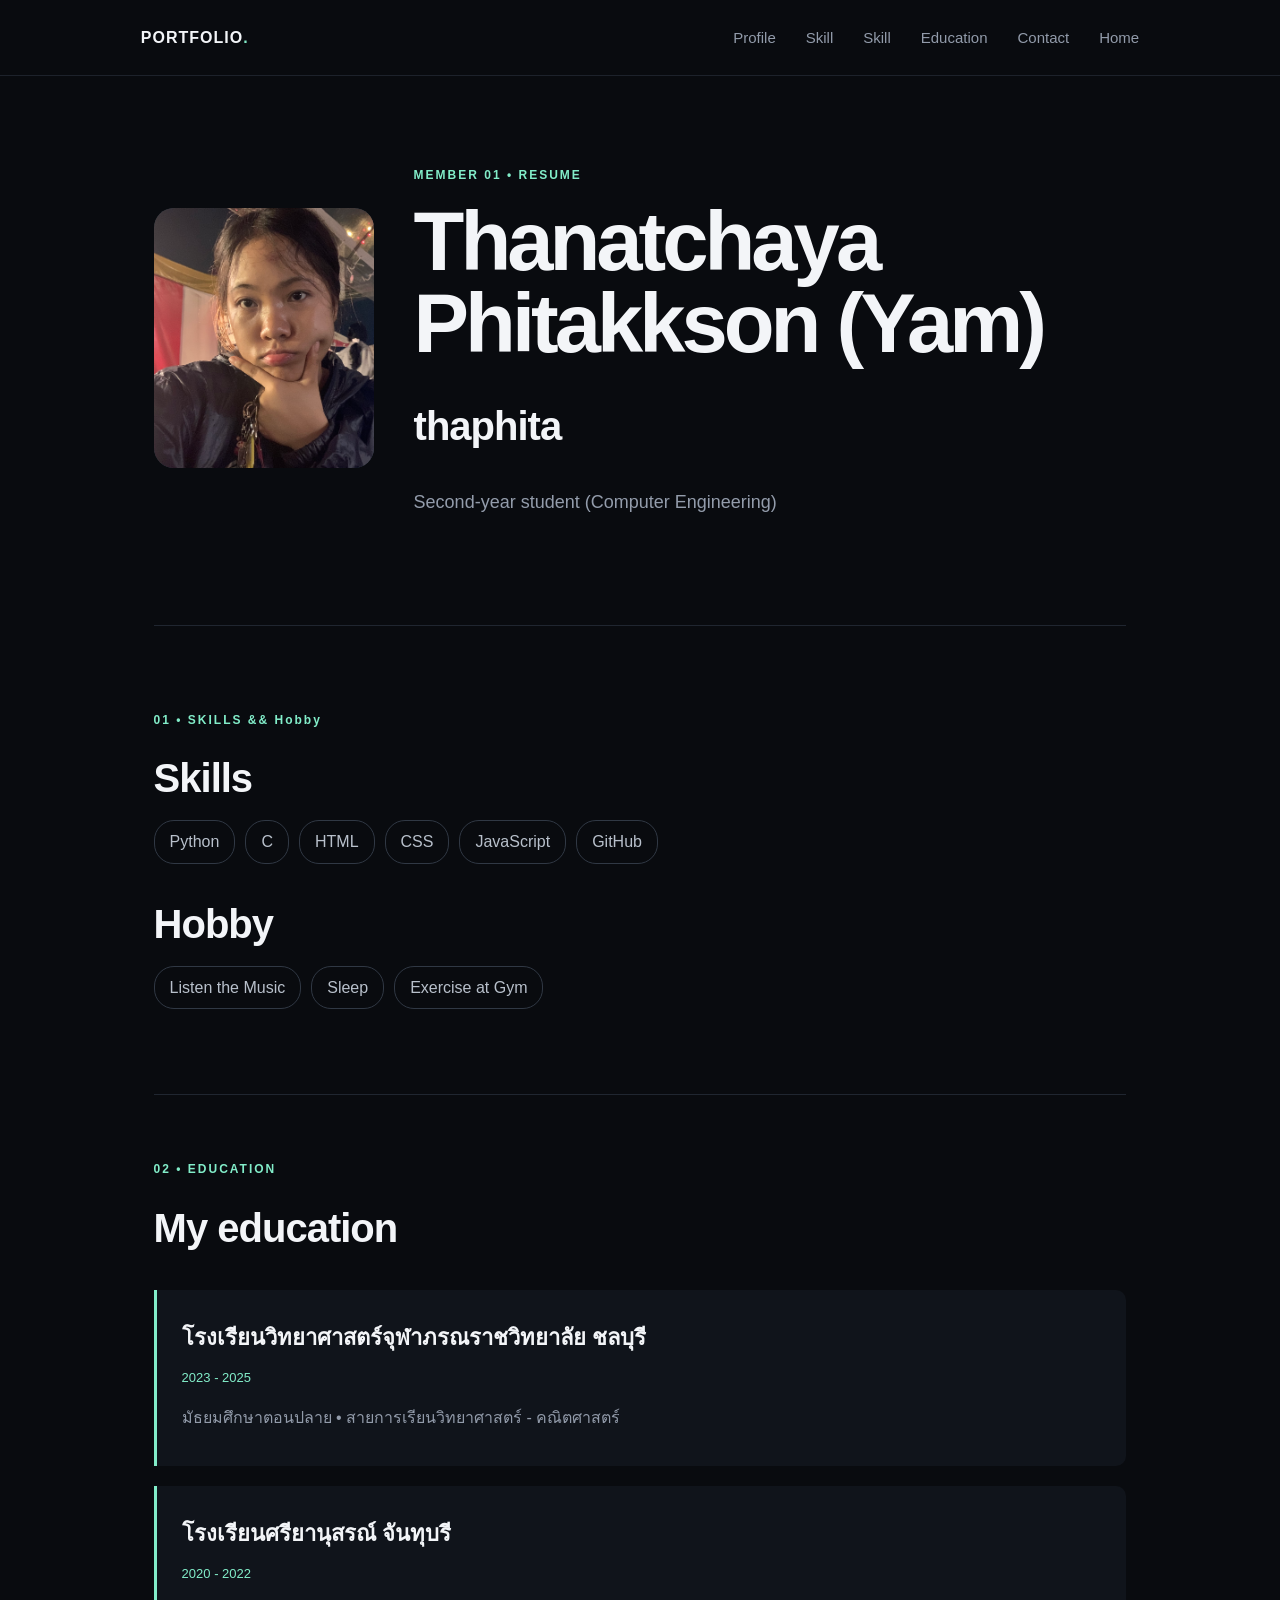
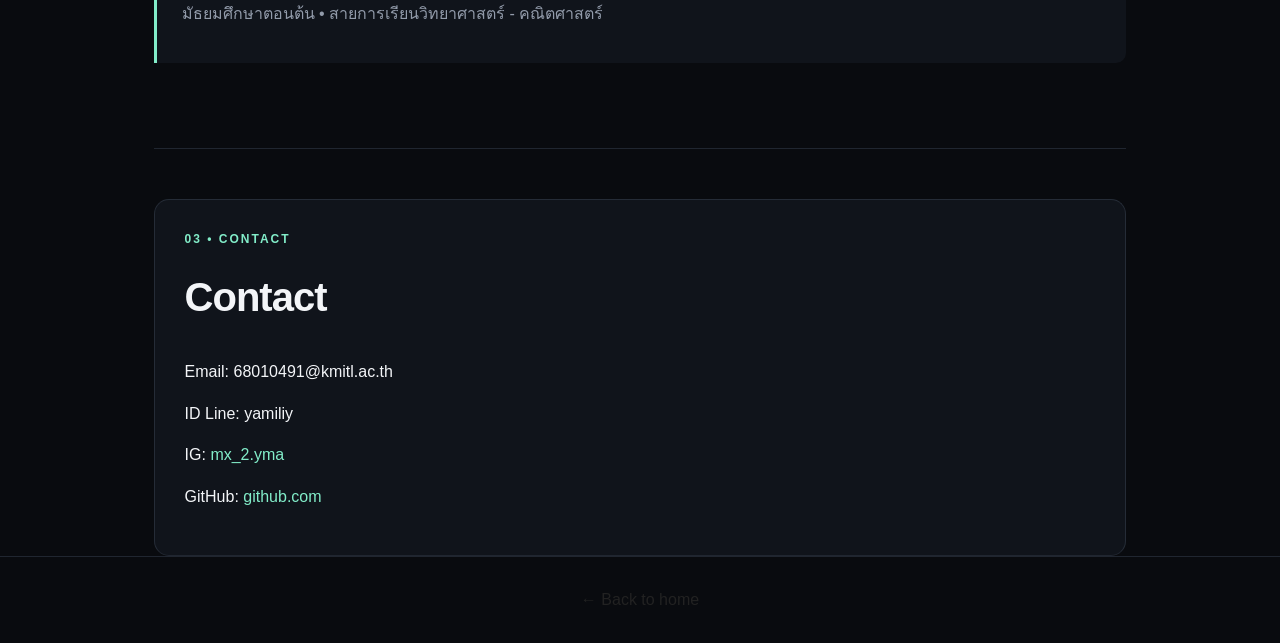
==== commit ac6e8673: "Change team member photo shape to rectangle" ====
--- a/resume-one.html
+++ b/resume-one.html
@@ -12,7 +12,9 @@
   <button class="menu-button" aria-label="Open menu">☰</button>
   <div class="nav-links">
     <a href="#profile">Profile</a>
-    <a href="#experience">Experience</a>
+    <a href="#skill">Skill</a>
+    <a href="#skill">Skill</a>
+    <a href="#education">Education</a>
     <a href="#contact">Contact</a>
     <a href="index.html">Home</a>
   </div>
@@ -24,13 +26,22 @@
     <p class="label">MEMBER 01 • RESUME</p>
     <h1>Thanatchaya Phitakkson (Yam)</h1>
     <h2>thaphita</h2>
-    <p class="intro">Second-year student</p>
+    <p class="intro">Second-year student (Computer Engineering)</p>
   </div>
 </header>
 
 <main class="resume">
+
+  <section id="skills-hobby">
+    <p class="label">01 • SKILLS && Hobby</p>
+    <h2>Skills</h2>
+    <div class="skill-hobby"><span>Python</span><span>C</span><span>HTML</span><span>CSS</span><span>JavaScript</span><span>GitHub</span></div>
+    <h2>Hobby</h2>
+    <div class="skill-hobby"><span>Listen the Music</span><span>Sleep</span><span>Exercise at Gym</span></div>
+  </section>
+
   <section id="education">
-    <p class="label">01 • EDUCATION</p>
+    <p class="label">02 • EDUCATION</p>
     <h2>My education</h2>
   
     <div class="experience">
@@ -46,21 +57,8 @@
     </div>
   </section>
 
-  <section>
-    <p class="label">02 • SKILLS</p>
-    <h2>Skills</h2>
-    <div class="skills"><span>Python</span><span>C</span><span>HTML</span><span>CSS</span><span>JavaScript</span><span>GitHub</span></div>
-  </section>
-
-  <section>
-    <p class="label">03 • EDUCATION</p>
-    <h2>Education</h2>
-    <h3>Computer Engineering</h3>
-    <p class="education-p" >Mongkut's Institute of Technology Ladkrabang</p>
-  </section>
-
   <section class="contact-small" id="contact">
-    <p class="label">04 • CONTACT</p>
+    <p class="label">03 • CONTACT</p>
     <h2>Contact</h2>
     <p>Email: 68010491@kmitl.ac.th</p>
     <p>ID Line: yamiliy</p>
--- a/style.css
+++ b/style.css
@@ -86,8 +86,13 @@
 .experience{border-left:3px solid #82edc9;background:#10141b;padding:20px 25px;margin:20px 0;border-radius:0 10px 10px 0}
 .experience p{color:#929baa}
 .date{color:#82edc9!important;font-size:13px!important}
-.skills{display:flex;flex-wrap:wrap;gap:10px}
-.skills span{border:1px solid #303844;border-radius:20px;padding:8px 15px;color:#b8c0cb}
+#skills-hobby h2{
+  margin-bottom: 10px;
+}
+.skill-hobby{display:flex;flex-wrap:wrap;gap:10px}
+.skill-hobby span{
+  margin-bottom: 20px;
+  border:1px solid #303844;border-radius:20px;padding:8px 15px;color:#b8c0cb}
 .contact-small{background:#10141b;padding:30px!important;border:1px solid #252c37;border-radius:15px;margin-top:50px}
 .contact-small a{color:#82edc9}
 @media(max-width:800px){
@@ -100,6 +105,15 @@
 h1{font-size:48px;letter-spacing:-2px}
 h2{font-size:32px}
 }
+footer a {
+  color: #222;
+  text-decoration: none;
+  transition: color 0.3s ease;
+}
+
+footer a:hover {
+  color: #888;
+}
 
 
 /* Small JavaScript features */
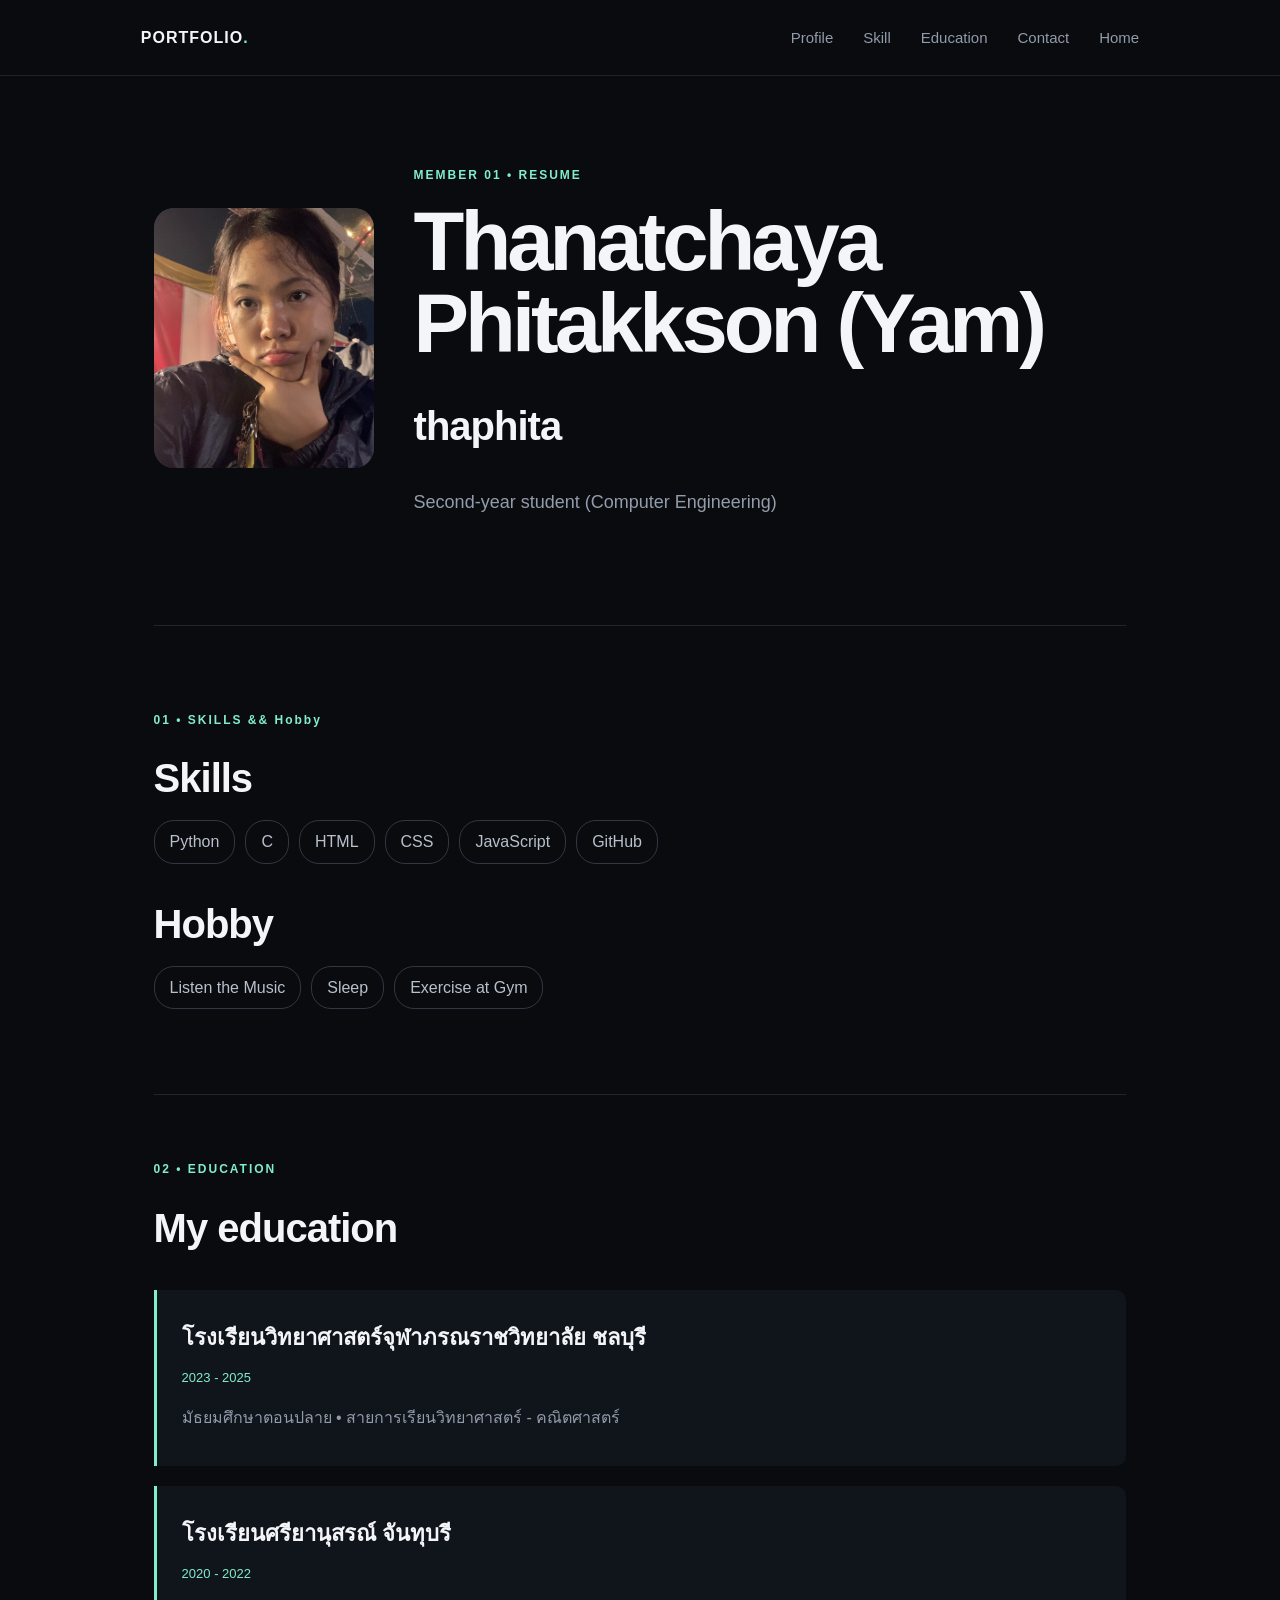
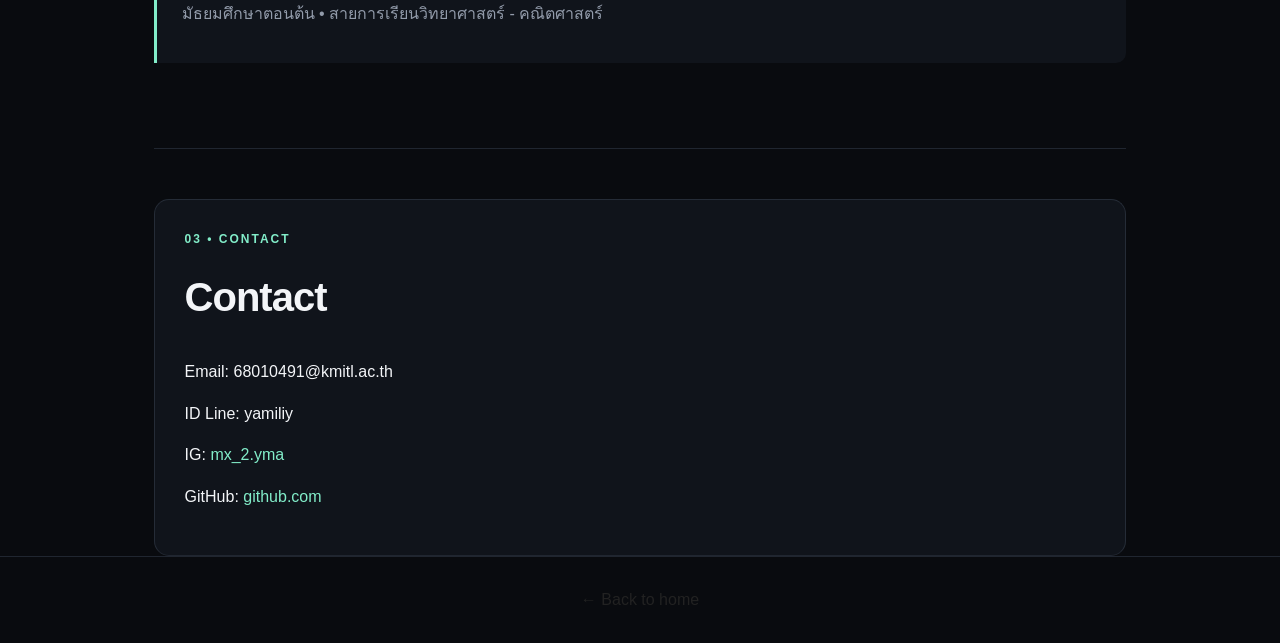
==== commit ebd24af8: "Change team member photo shape to rectangle" ====
--- a/resume-one.html
+++ b/resume-one.html
@@ -12,8 +12,7 @@
   <button class="menu-button" aria-label="Open menu">☰</button>
   <div class="nav-links">
     <a href="#profile">Profile</a>
-    <a href="#skill">Skill</a>
-    <a href="#skill">Skill</a>
+    <a href="#skills-hobby">Skill</a>
     <a href="#education">Education</a>
     <a href="#contact">Contact</a>
     <a href="index.html">Home</a>
